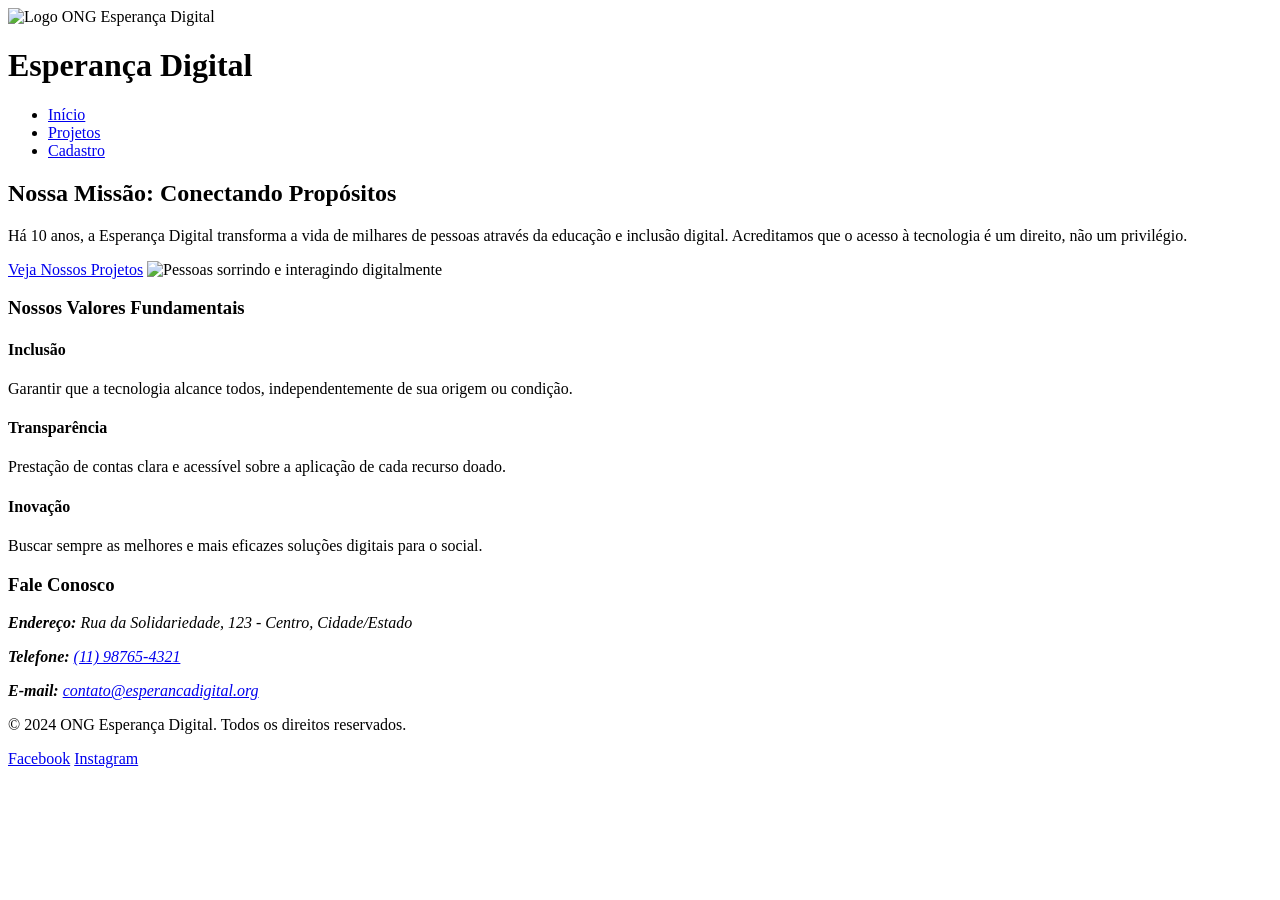
==== index.html @ be00ef8d "Create index.html" ====
<!DOCTYPE html>
<html lang="pt-BR">
<head>
    <meta charset="UTF-8">
    <meta name="viewport" content="width=device-width, initial-scale=1.0">
    <title>ONG Esperança Digital - Juntos Transformamos Vidas</title>
    <link rel="stylesheet" href="css/style.css">
    <link href="https://fonts.googleapis.com/css2?family=Poppins:wght@300;400;600;700&display=swap" rel="stylesheet">
    <meta name="description" content="Página oficial da ONG Esperança Digital: missão, visão, valores e formas de contato.">
</head>
<body>
    <header>
        <div class="logo">
            <img src="assets/images/logo-ong.png" alt="Logo ONG Esperança Digital">
            <h1>Esperança Digital</h1>
        </div>
        <nav>
            <ul>
                <li><a href="index.html" aria-current="page">Início</a></li>
                <li><a href="projetos.html">Projetos</a></li>
                <li><a href="cadastro.html">Cadastro</a></li>
            </ul>
        </nav>
    </header>

    <main>
        <section id="missao" class="hero">
            <h2>Nossa Missão: Conectando Propósitos</h2>
            <p>Há 10 anos, a Esperança Digital transforma a vida de milhares de pessoas através da educação e inclusão digital. Acreditamos que o acesso à tecnologia é um direito, não um privilégio.</p>
            <a href="projetos.html" class="cta-button">Veja Nossos Projetos</a>
            <img src="assets/images/banner.jpg" alt="Pessoas sorrindo e interagindo digitalmente" class="hero-image">
        </section>

        <section id="valores" class="container">
            <h3>Nossos Valores Fundamentais</h3>
            <div class="cards-grid">
                <article class="card">
                    <h4>Inclusão</h4>
                    <p>Garantir que a tecnologia alcance todos, independentemente de sua origem ou condição.</p>
                </article>
                <article class="card">
                    <h4>Transparência</h4>
                    <p>Prestação de contas clara e acessível sobre a aplicação de cada recurso doado.</p>
                </article>
                <article class="card">
                    <h4>Inovação</h4>
                    <p>Buscar sempre as melhores e mais eficazes soluções digitais para o social.</p>
                </article>
            </div>
        </section>

        <section id="contato" class="container dark-bg">
            <h3>Fale Conosco</h3>
            <address>
                <p><strong>Endereço:</strong> Rua da Solidariedade, 123 - Centro, Cidade/Estado</p>
                <p><strong>Telefone:</strong> <a href="tel:+5511987654321">(11) 98765-4321</a></p>
                <p><strong>E-mail:</strong> <a href="mailto:contato@esperancadigital.org">contato@esperancadigital.org</a></p>
            </address>
        </section>
    </main>

    <footer>
        <p>&copy; 2024 ONG Esperança Digital. Todos os direitos reservados.</p>
        <div class="social-links">
            <a href="#" target="_blank" aria-label="Link para o Facebook">Facebook</a>
            <a href="#" target="_blank" aria-label="Link para o Instagram">Instagram</a>
        </div>
    </footer>
</body>
</html>
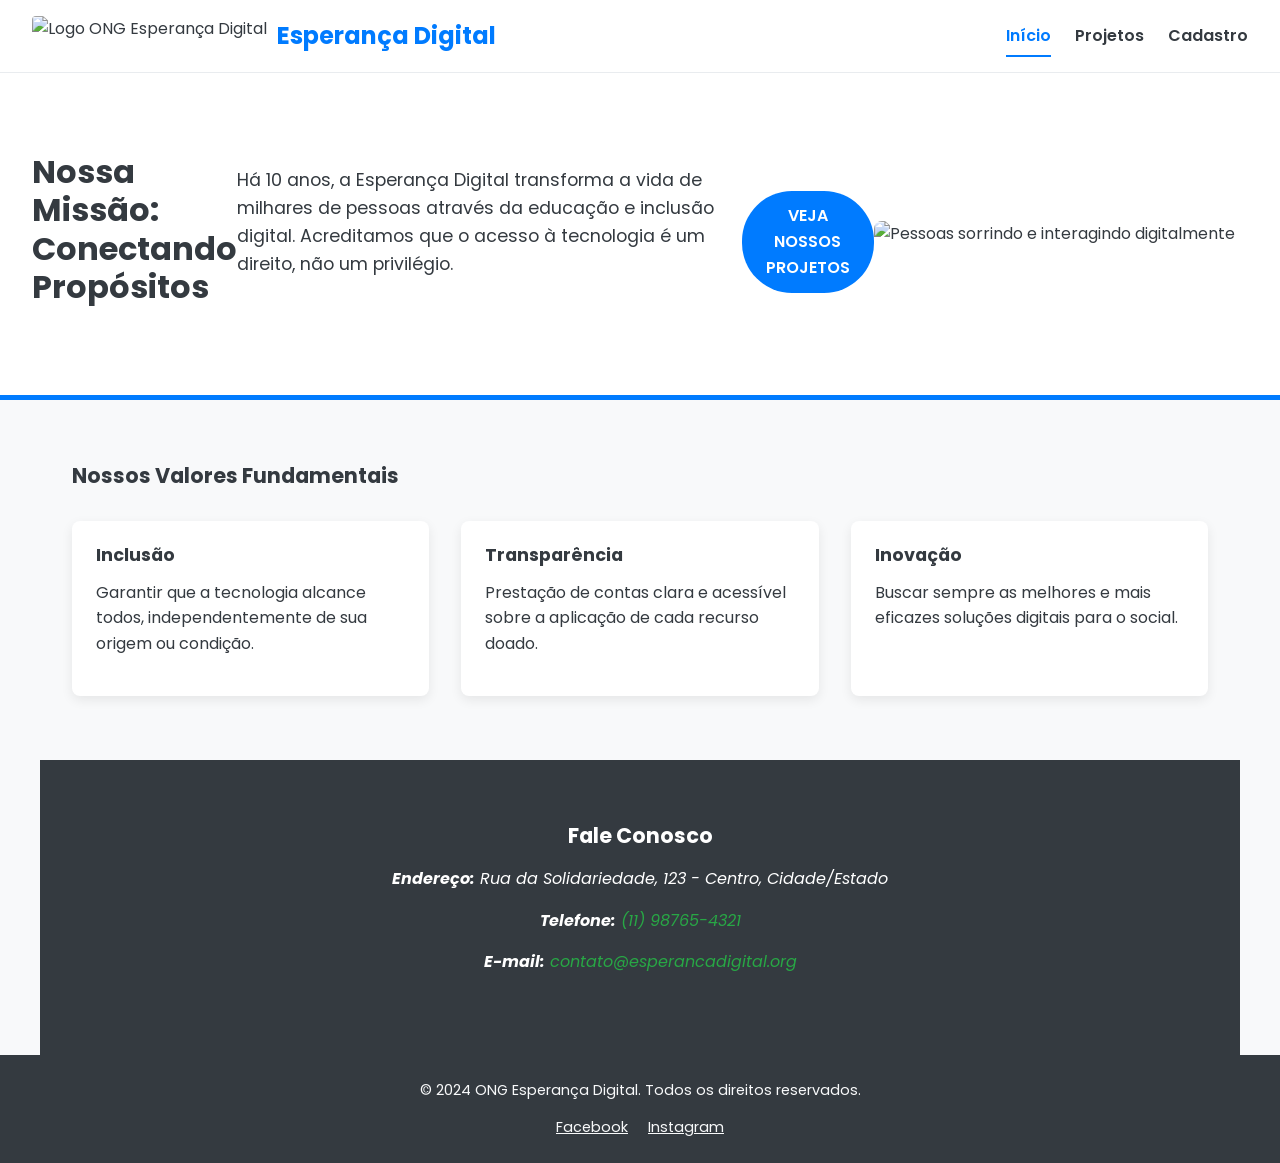
==== commit ea03deb3: "Update index.html" ====
--- a/index.html
+++ b/index.html
@@ -11,7 +11,7 @@
 <body>
     <header>
         <div class="logo">
-            <img src="assets/images/logo-ong.png" alt="Logo ONG Esperança Digital">
+            <img src="https://encrypted-tbn0.gstatic.com/images?q=tbn:ANd9GcSh2V5UAh1KUQNDPQOI-UXfi7LlCgaaiDoSMg&s" alt="Logo ONG Esperança Digital">
             <h1>Esperança Digital</h1>
         </div>
         <nav>
@@ -28,7 +28,7 @@
             <h2>Nossa Missão: Conectando Propósitos</h2>
             <p>Há 10 anos, a Esperança Digital transforma a vida de milhares de pessoas através da educação e inclusão digital. Acreditamos que o acesso à tecnologia é um direito, não um privilégio.</p>
             <a href="projetos.html" class="cta-button">Veja Nossos Projetos</a>
-            <img src="assets/images/banner.jpg" alt="Pessoas sorrindo e interagindo digitalmente" class="hero-image">
+            <img src="https://img.freepik.com/fotos-gratis/amigos-de-tiro-medio-comendo-lanches-de-algas_23-2150670859.jpg?semt=ais_hybrid&w=740&q=80" alt="Pessoas sorrindo e interagindo digitalmente" class="hero-image">
         </section>
 
         <section id="valores" class="container">
--- a/css/style.css
+++ b/css/style.css
@@ -0,0 +1,445 @@
+/* Importação da fonte Poppins do Google Fonts */
+@import url('https://fonts.googleapis.com/css2?family=Poppins:wght@300;400;600;700&display=swap');
+
+/* Variáveis CSS para gerenciamento de cores e tamanhos */
+:root {
+    --color-primary: #007BFF; /* Azul para confiança e ação */
+    --color-secondary: #28A745; /* Verde para crescimento e esperança */
+    --color-dark: #343A40;
+    --color-light: #F8F9FA;
+    --color-white: #FFFFFF;
+    --max-width: 1200px;
+}
+
+/* ---------------------------------- */
+/* Estilos Base e Reset (Mobile-First) */
+/* ---------------------------------- */
+* {
+    box-sizing: border-box;
+    margin: 0;
+    padding: 0;
+}
+
+html {
+    font-size: 16px; /* Base para rem */
+    scroll-behavior: smooth;
+}
+
+body {
+    font-family: 'Poppins', sans-serif;
+    color: var(--color-dark);
+    background-color: var(--color-light);
+    line-height: 1.6;
+}
+
+/* Acessibilidade: Foco no teclado */
+:focus {
+    outline: 3px solid var(--color-secondary);
+    outline-offset: 2px;
+}
+
+/* Links */
+a {
+    color: var(--color-primary);
+    text-decoration: none;
+    transition: color 0.3s ease;
+}
+
+a:hover {
+    color: var(--color-dark);
+}
+
+/* Headings (Hierarquia Lógica) */
+h1, h2, h3, h4 {
+    font-weight: 700;
+    margin-bottom: 0.8em;
+    line-height: 1.2;
+}
+
+h1 { font-size: 1.8rem; }
+h2 { font-size: 1.5rem; }
+h3 { font-size: 1.3rem; }
+h4 { font-size: 1.1rem; }
+
+p {
+    margin-bottom: 1em;
+}
+
+.subtitle {
+    font-size: 1.1rem;
+    color: #6c757d;
+    margin-bottom: 1.5rem;
+}
+
+/* Container principal para centralizar conteúdo */
+.container {
+    padding: 2rem 1rem;
+    max-width: var(--max-width);
+    margin: 0 auto;
+}
+
+/* ---------------------------------- */
+/* Header e Navegação */
+/* ---------------------------------- */
+header {
+    background-color: var(--color-white);
+    padding: 1rem;
+    display: flex;
+    flex-direction: column;
+    align-items: center;
+    border-bottom: 1px solid #E9ECEF;
+    text-align: center;
+}
+
+header .logo {
+    display: flex;
+    align-items: center;
+    margin-bottom: 1rem;
+}
+
+header .logo img {
+    height: 40px;
+    margin-right: 10px;
+    border-radius: 4px;
+}
+
+header .logo h1 {
+    font-size: 1.5rem;
+    color: var(--color-primary);
+    margin: 0;
+}
+
+nav ul {
+    list-style: none;
+    display: flex;
+    padding: 0;
+    gap: 1.5rem;
+}
+
+nav ul a {
+    font-weight: 600;
+    color: var(--color-dark);
+    padding: 0.5rem 0;
+    border-bottom: 2px solid transparent;
+}
+
+nav ul a:hover,
+nav ul a[aria-current="page"] {
+    color: var(--color-primary);
+    border-bottom-color: var(--color-primary);
+}
+
+/* ---------------------------------- */
+/* Componentes de Ação e Botões */
+/* ---------------------------------- */
+.cta-button {
+    display: inline-block;
+    background-color: var(--color-primary);
+    color: var(--color-white);
+    padding: 0.8rem 1.5rem;
+    border-radius: 50px;
+    font-weight: 600;
+    text-transform: uppercase;
+    transition: background-color 0.3s ease, transform 0.2s;
+    border: none;
+    cursor: pointer;
+    text-align: center;
+    margin-top: 1rem;
+}
+
+.cta-button:hover {
+    background-color: #0056b3;
+    transform: translateY(-2px);
+    color: var(--color-white);
+}
+
+.primary-btn {
+    background-color: var(--color-secondary);
+}
+
+.primary-btn:hover {
+    background-color: #1e7e34;
+}
+
+/* ---------------------------------- */
+/* Seções Específicas */
+/* ---------------------------------- */
+.hero {
+    background-color: var(--color-white);
+    padding: 3rem 1rem;
+    text-align: center;
+    border-bottom: 5px solid var(--color-primary);
+}
+
+.hero h2 {
+    font-size: 2rem;
+    color: var(--color-dark);
+    margin-bottom: 0.5rem;
+}
+
+.hero p {
+    font-size: 1.1rem;
+    max-width: 600px;
+    margin: 0 auto 1.5rem;
+}
+
+.hero-image {
+    width: 100%;
+    max-width: 400px;
+    height: auto;
+    border-radius: 8px;
+    margin-top: 2rem;
+    object-fit: cover;
+}
+
+.dark-bg {
+    background-color: var(--color-dark);
+    color: var(--color-white);
+    padding: 2rem 1rem;
+    text-align: center;
+}
+
+.dark-bg a {
+    color: var(--color-secondary);
+}
+
+/* Cards (Missão/Valores/Projetos) */
+.cards-grid {
+    display: flex;
+    flex-direction: column;
+    gap: 1.5rem;
+    margin-top: 2rem;
+}
+
+.card {
+    background-color: var(--color-white);
+    padding: 1.5rem;
+    border-radius: 8px;
+    box-shadow: 0 4px 12px rgba(0, 0, 0, 0.08);
+    transition: transform 0.3s ease;
+}
+
+.card:hover {
+    transform: translateY(-5px);
+    box-shadow: 0 6px 15px rgba(0, 0, 0, 0.12);
+}
+
+.project-card img {
+    width: 100%;
+    height: 180px;
+    object-fit: cover;
+    border-radius: 4px;
+    margin-bottom: 1rem;
+}
+
+.details-link {
+    display: block;
+    margin-top: 1rem;
+    font-weight: 600;
+}
+
+/* ---------------------------------- */
+/* Formulários (Cadastro e Doação) */
+/* ---------------------------------- */
+.form-section {
+    padding: 2rem 1rem;
+}
+
+.user-form {
+    background-color: var(--color-white);
+    padding: 1.5rem;
+    border-radius: 8px;
+    box-shadow: 0 4px 12px rgba(0, 0, 0, 0.08);
+}
+
+fieldset {
+    border: 1px solid #CED4DA;
+    padding: 1rem;
+    margin-bottom: 2rem;
+    border-radius: 4px;
+}
+
+legend {
+    font-weight: 700;
+    color: var(--color-primary);
+    padding: 0 0.5rem;
+    font-size: 1.2rem;
+}
+
+.form-group {
+    margin-bottom: 1rem;
+}
+
+.form-group label {
+    display: block;
+    margin-bottom: 0.4rem;
+    font-weight: 600;
+    color: var(--color-dark);
+}
+
+input[type="text"],
+input[type="email"],
+input[type="tel"],
+input[type="date"],
+input[type="number"],
+input[list] {
+    width: 100%;
+    padding: 0.75rem;
+    border: 1px solid #CED4DA;
+    border-radius: 4px;
+    font-size: 1rem;
+    transition: border-color 0.3s;
+}
+
+input:focus {
+    border-color: var(--color-primary);
+    box-shadow: 0 0 0 0.2rem rgba(0, 123, 255, 0.25);
+}
+
+/* Estilização para validação nativa */
+input:not(:focus):invalid:required {
+    border-color: #DC3545; /* Vermelho para erro */
+}
+
+input:valid {
+    border-color: var(--color-secondary); /* Verde para sucesso */
+}
+
+/* Estilização do formulário de Doação (Radios e Number) */
+.doacao-form fieldset {
+    display: flex;
+    flex-wrap: wrap;
+    gap: 1rem;
+    align-items: center;
+    border: none;
+    padding: 0;
+    margin-bottom: 1.5rem;
+}
+
+.doacao-form legend {
+    width: 100%;
+    margin-bottom: 1rem;
+    color: var(--color-dark);
+}
+
+.doacao-form label {
+    background-color: var(--color-white);
+    border: 1px solid var(--color-primary);
+    color: var(--color-primary);
+    padding: 0.5rem 1rem;
+    border-radius: 50px;
+    cursor: pointer;
+    font-weight: 400;
+    transition: background-color 0.2s, color 0.2s;
+}
+
+.doacao-form input[type="radio"] {
+    display: none;
+}
+
+.doacao-form input[type="radio"]:checked + label {
+    background-color: var(--color-primary);
+    color: var(--color-white);
+    font-weight: 600;
+}
+
+.doacao-form input[type="number"] {
+    max-width: 150px;
+    text-align: center;
+}
+
+/* ---------------------------------- */
+/* Footer */
+/* ---------------------------------- */
+footer {
+    background-color: var(--color-dark);
+    color: var(--color-light);
+    text-align: center;
+    padding: 1.5rem;
+    font-size: 0.9rem;
+}
+
+footer .social-links {
+    margin-top: 0.5rem;
+}
+
+footer a {
+    color: var(--color-light);
+    margin: 0 0.5rem;
+    text-decoration: underline;
+}
+
+/* ---------------------------------- */
+/* Media Queries (Layout Responsivo) */
+/* ---------------------------------- */
+
+/* Para Tablets e Telas Médias (min-width: 600px) */
+@media (min-width: 600px) {
+    h1 { font-size: 2.5rem; }
+    h2 { font-size: 2rem; }
+
+    header {
+        flex-direction: row;
+        justify-content: space-between;
+        padding: 1rem 2rem;
+    }
+
+    header .logo {
+        margin-bottom: 0;
+    }
+
+    /* Layout de 2 colunas para cards */
+    .cards-grid {
+        display: grid;
+        grid-template-columns: repeat(auto-fit, minmax(280px, 1fr));
+        gap: 2rem;
+    }
+
+    .voluntario-info {
+        display: flex;
+        justify-content: space-around;
+        gap: 2rem;
+        margin-top: 2rem;
+    }
+
+    .voluntario-info article {
+        max-width: 45%;
+    }
+}
+
+/* Para Desktops (min-width: 992px) */
+@media (min-width: 992px) {
+    .container {
+        padding: 4rem 2rem;
+    }
+
+    .hero {
+        text-align: left;
+        display: flex;
+        justify-content: space-between;
+        align-items: center;
+        padding: 5rem 2rem;
+    }
+
+    .hero h2, .hero p, .hero .cta-button {
+        max-width: none;
+        margin-left: 0;
+        margin-right: 0;
+    }
+
+    .hero-image {
+        max-width: 500px;
+        margin-top: 0;
+    }
+
+    /* Formulário: Layout de 2 colunas */
+    .user-form fieldset {
+        display: grid;
+        grid-template-columns: 1fr 1fr;
+        gap: 1rem 2rem;
+    }
+
+    .user-form fieldset:nth-child(1) .form-group:first-child {
+        grid-column: 1 / 3; /* Nome Completo em linha inteira */
+    }
+}
